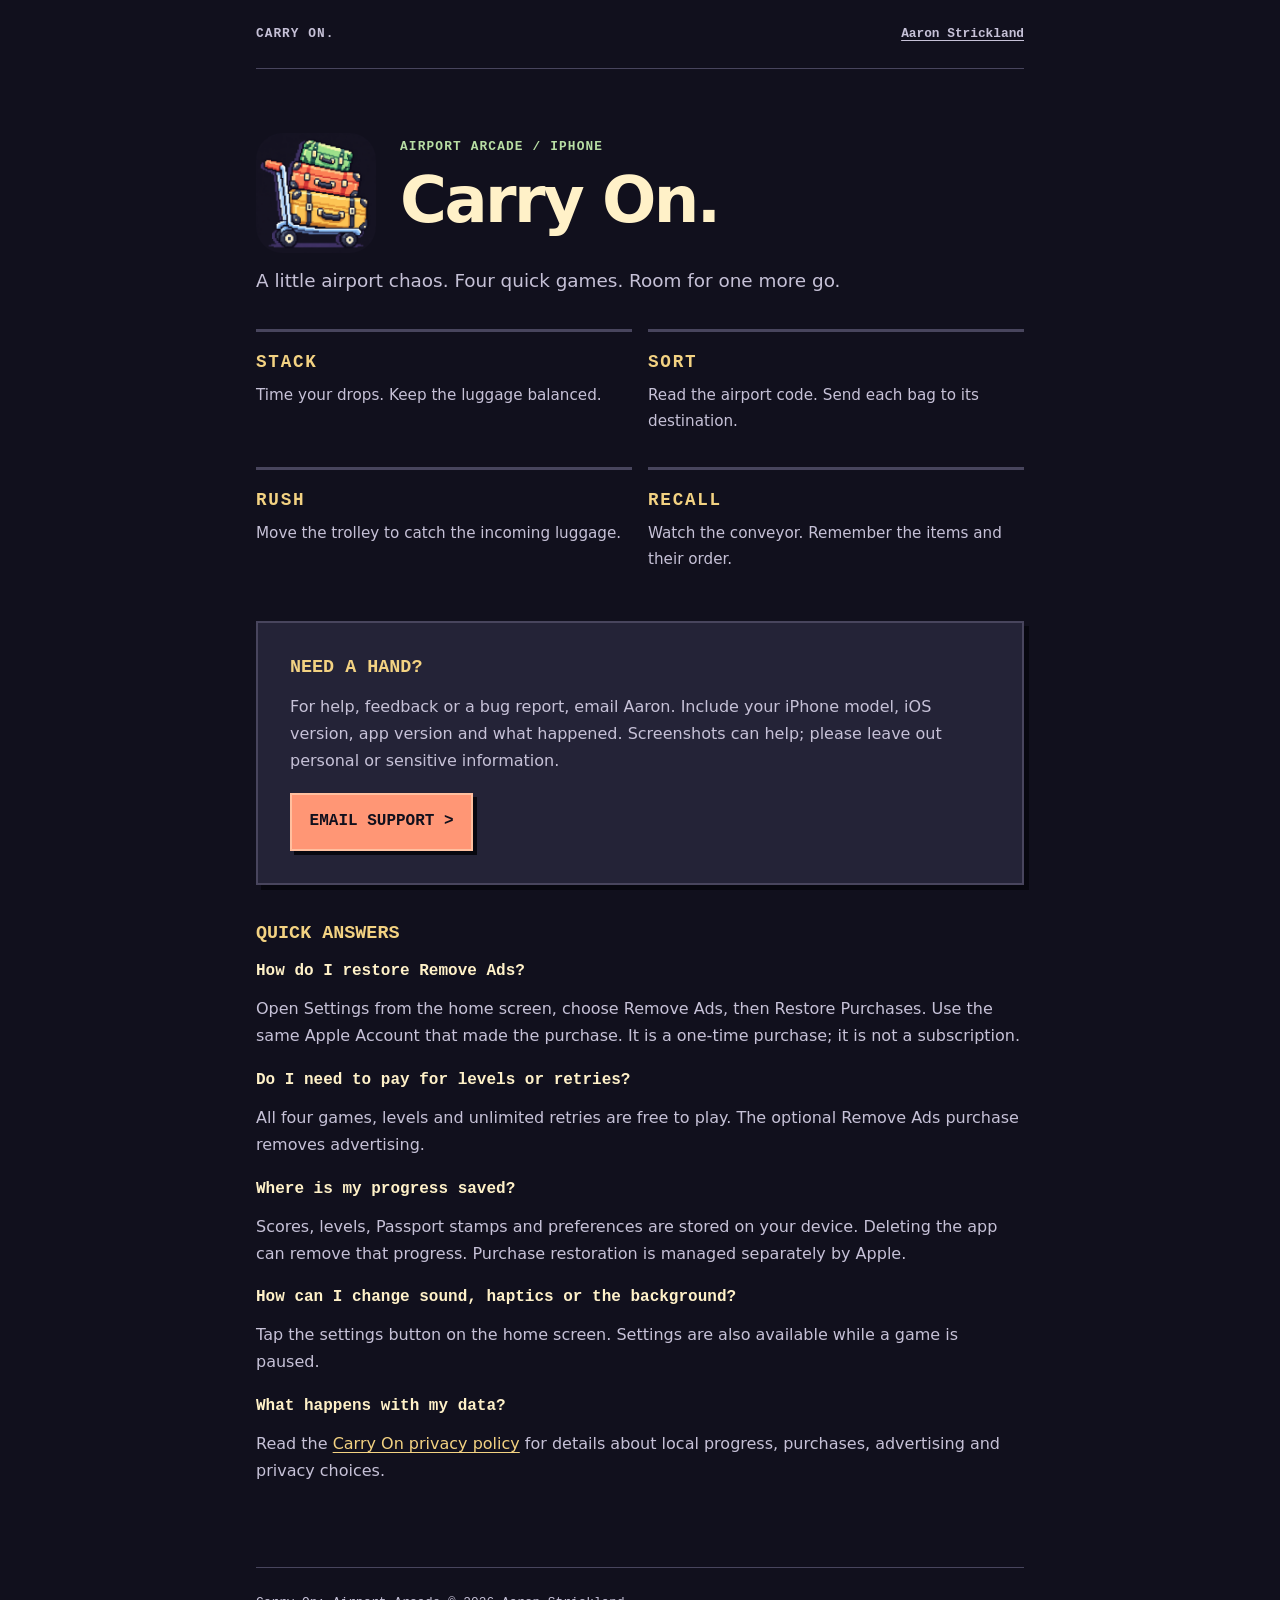
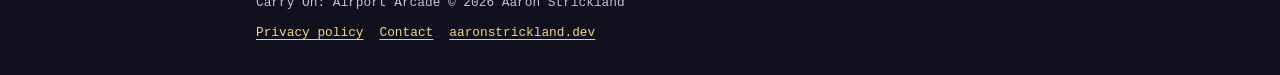
==== carry-on/index.html @ 4c35fac1 "Add Carry On support, privacy policy and ad verification" ====
<!doctype html>
<html lang="en-GB">
<head>
  <meta charset="utf-8">
  <meta name="viewport" content="width=device-width, initial-scale=1">
  <meta name="description" content="Carry On: Airport Arcade. Support and privacy information for Stack, Sort, Rush and Recall on iPhone.">
  <meta name="theme-color" content="#11101d">
  <title>Carry On: Airport Arcade — Support</title>
  <link rel="canonical" href="https://aaronstrickland.dev/carry-on/">
  <link rel="icon" href="/carry-on/icon.png" type="image/png">
  <link rel="stylesheet" href="/carry-on/site.css">
</head>
<body>
  <header class="topbar wrap">
    <a class="brand" href="/carry-on/">CARRY ON.</a>
    <a href="/">Aaron Strickland</a>
  </header>
  <main class="wrap">
    <div class="hero">
      <img class="app-icon" src="/carry-on/icon.png" width="120" height="120" alt="Carry On app icon">
      <div>
        <div class="eyebrow">AIRPORT ARCADE / IPHONE</div>
        <h1>Carry On.</h1>
      </div>
    </div>
    <p class="intro">A little airport chaos. Four quick games. Room for one more go.</p>
    <div class="modes" aria-label="Game modes">
      <div class="mode"><div class="mode-name">STACK</div><p>Time your drops. Keep the luggage balanced.</p></div>
      <div class="mode"><div class="mode-name">SORT</div><p>Read the airport code. Send each bag to its destination.</p></div>
      <div class="mode"><div class="mode-name">RUSH</div><p>Move the trolley to catch the incoming luggage.</p></div>
      <div class="mode"><div class="mode-name">RECALL</div><p>Watch the conveyor. Remember the items and their order.</p></div>
    </div>
    <section class="panel" aria-labelledby="support">
      <h2 id="support">NEED A HAND?</h2>
      <p>For help, feedback or a bug report, email Aaron. Include your iPhone model, iOS version, app version and what happened. Screenshots can help; please leave out personal or sensitive information.</p>
      <a class="button" href="mailto:aaron.strickland@icloud.com?subject=Carry%20On%20support">EMAIL SUPPORT &gt;</a>
    </section>
    <section aria-labelledby="help">
      <h2 id="help">QUICK ANSWERS</h2>
      <h3>How do I restore Remove Ads?</h3>
      <p>Open Settings from the home screen, choose Remove Ads, then Restore Purchases. Use the same Apple Account that made the purchase. It is a one-time purchase; it is not a subscription.</p>
      <h3>Do I need to pay for levels or retries?</h3>
      <p>All four games, levels and unlimited retries are free to play. The optional Remove Ads purchase removes advertising.</p>
      <h3>Where is my progress saved?</h3>
      <p>Scores, levels, Passport stamps and preferences are stored on your device. Deleting the app can remove that progress. Purchase restoration is managed separately by Apple.</p>
      <h3>How can I change sound, haptics or the background?</h3>
      <p>Tap the settings button on the home screen. Settings are also available while a game is paused.</p>
      <h3>What happens with my data?</h3>
      <p>Read the <a href="/carry-on/privacy/">Carry On privacy policy</a> for details about local progress, purchases, advertising and privacy choices.</p>
    </section>
  </main>
  <footer class="footer wrap">
    <p>Carry On: Airport Arcade &copy; 2026 Aaron Strickland</p>
    <nav class="footer-links" aria-label="Footer"><a href="/carry-on/privacy/">Privacy policy</a><a href="mailto:aaron.strickland@icloud.com">Contact</a><a href="/">aaronstrickland.dev</a></nav>
  </footer>
</body>
</html>
---- carry-on/site.css ----
:root {
  color-scheme: dark;
  --night: #11101d;
  --panel: #242337;
  --edge: #48455d;
  --cream: #fff1c8;
  --muted: #c6c1d7;
  --coral: #ff9675;
  --gold: #f3d282;
  --mint: #b8dea4;
}
* { box-sizing: border-box; }
body {
  margin: 0;
  background: var(--night);
  color: var(--cream);
  font: 1rem/1.7 system-ui, -apple-system, BlinkMacSystemFont, sans-serif;
}
a { color: var(--gold); text-underline-offset: .2em; }
a:hover { color: var(--cream); }
a:focus-visible { outline: 3px solid var(--mint); outline-offset: 5px; }
.wrap { width: min(100% - 2.5rem, 48rem); margin-inline: auto; }
.topbar {
  display: flex;
  justify-content: space-between;
  flex-wrap: wrap;
  gap: .5rem 1.5rem;
  padding-block: 1.5rem;
  border-bottom: 1px solid var(--edge);
  font: 700 .8rem/1.6 ui-monospace, SFMono-Regular, Menlo, monospace;
}
.topbar a { color: var(--muted); }
.brand { text-decoration: none; letter-spacing: .08em; }
main { padding-block: clamp(2rem, 7vw, 4rem); }
.eyebrow, h2, h3, .button, .mode-name, .footer {
  font-family: ui-monospace, SFMono-Regular, Menlo, monospace;
}
.eyebrow { color: var(--mint); font-size: .8rem; font-weight: 700; letter-spacing: .09em; }
h1 { font-size: clamp(2.25rem, 8vw, 4rem); line-height: 1.08; letter-spacing: -.04em; margin: .75rem 0 1rem; }
h2 { font-size: 1.15rem; line-height: 1.4; margin: 2.25rem 0 .75rem; color: var(--gold); }
h3 { font-size: 1rem; line-height: 1.5; margin: 0 0 .6rem; }
p, li { color: var(--muted); }
p { margin-block: .75rem 1.15rem; }
li { margin-block: .45rem; }
.hero { display: flex; align-items: center; gap: 1.5rem; }
.app-icon { width: clamp(5rem, 20vw, 7.5rem); height: auto; border-radius: 22%; flex-shrink: 0; }
.hero h1 { margin-top: .5rem; }
.intro { font-size: 1.15rem; max-width: 38rem; }
.panel {
  background: var(--panel);
  border: 2px solid var(--edge);
  box-shadow: 5px 5px 0 #07070f;
  padding: clamp(1.25rem, 4vw, 2rem);
  margin-block: 1.75rem;
}
.panel h2:first-child { margin-top: 0; }
.panel p:last-child { margin-bottom: 0; }
.modes { display: grid; grid-template-columns: repeat(2, minmax(0, 1fr)); gap: 1rem; margin-block: 2rem; }
.mode { border-top: 3px solid var(--edge); padding: 1rem 0; }
.mode-name { color: var(--gold); font-size: 1.1rem; font-weight: 800; letter-spacing: .1em; }
.mode p { margin: .35rem 0 0; font-size: .95rem; }
.button {
  display: inline-block;
  padding: .85rem 1.1rem;
  background: var(--coral);
  color: var(--night);
  border: 2px solid #ffbf9f;
  box-shadow: 4px 4px 0 #080810;
  text-decoration: none;
  font-weight: 800;
}
.button:hover { background: #ffb092; color: var(--night); }
.updated { font-size: .9rem; }
.policy h1 { font-size: clamp(2.1rem, 7vw, 3.3rem); }
.summary { border-left: 3px solid var(--mint); padding-left: 1rem; }
.footer { border-top: 1px solid var(--edge); padding-block: 1.5rem 2rem; color: var(--muted); font-size: .8rem; }
.footer p { margin: 0 0 .5rem; }
.footer-links { display: flex; gap: 1rem; flex-wrap: wrap; }
@media (max-width: 420px) {
  .hero { align-items: flex-start; gap: 1rem; }
  .hero .eyebrow { font-size: .65rem; }
  .modes { gap: .75rem; }
}
@media print {
  :root { --night: white; --panel: white; --edge: #bbb; --cream: #111; --muted: #333; --gold: #111; --mint: #333; }
  body { font-size: 11pt; }
  .topbar, .footer { display: none; }
  main { padding-block: 0; }
  a { color: inherit; }
}
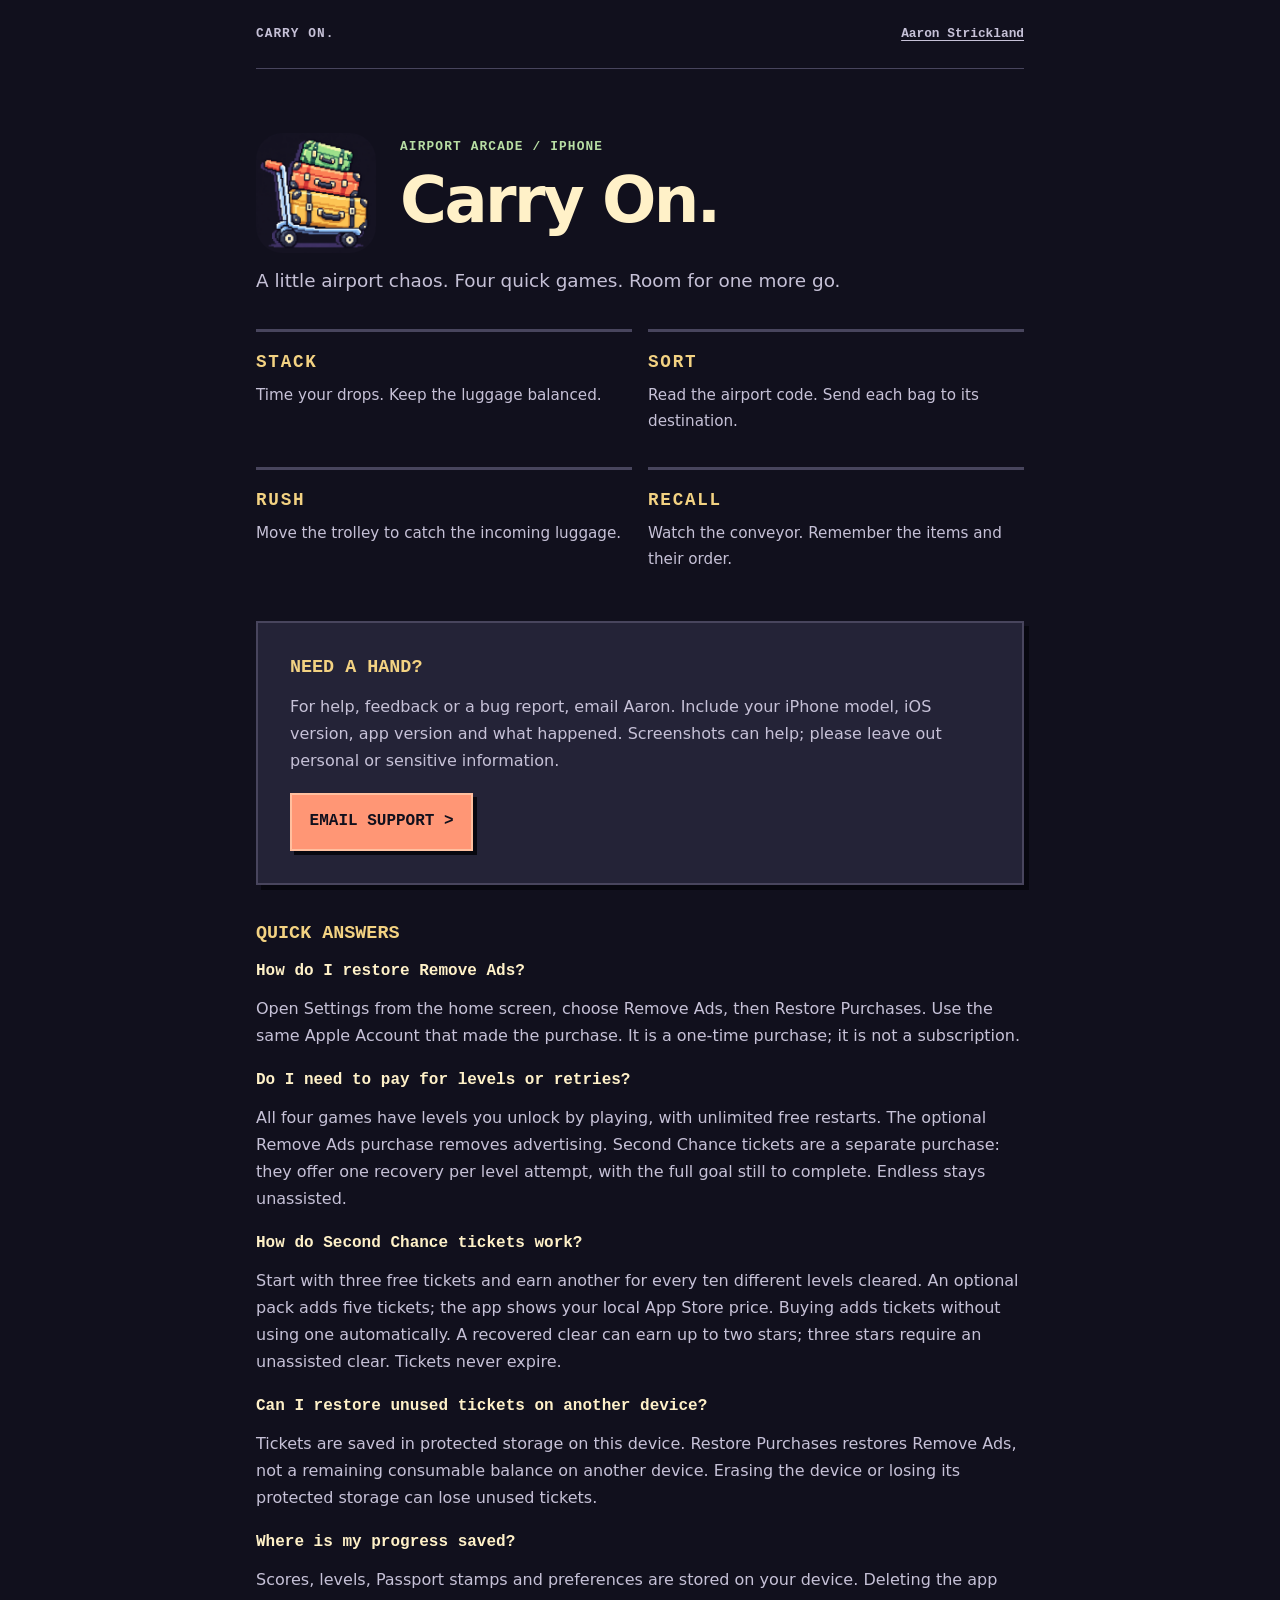
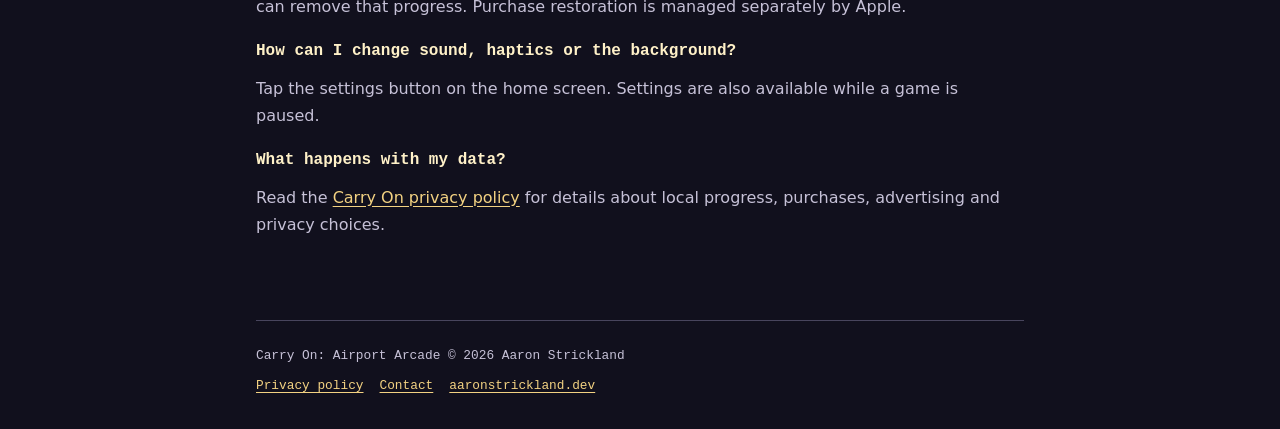
==== commit c9c08db1: "Explain free level unlocks and optional Second Chance tickets" ====
--- a/carry-on/index.html
+++ b/carry-on/index.html
@@ -40,7 +40,11 @@
       <h3>How do I restore Remove Ads?</h3>
       <p>Open Settings from the home screen, choose Remove Ads, then Restore Purchases. Use the same Apple Account that made the purchase. It is a one-time purchase; it is not a subscription.</p>
       <h3>Do I need to pay for levels or retries?</h3>
-      <p>All four games, levels and unlimited retries are free to play. The optional Remove Ads purchase removes advertising.</p>
+      <p>All four games have levels you unlock by playing, with unlimited free restarts. The optional Remove Ads purchase removes advertising. Second Chance tickets are a separate purchase: they offer one recovery per level attempt, with the full goal still to complete. Endless stays unassisted.</p>
+      <h3>How do Second Chance tickets work?</h3>
+      <p>Start with three free tickets and earn another for every ten different levels cleared. An optional pack adds five tickets; the app shows your local App Store price. Buying adds tickets without using one automatically. A recovered clear can earn up to two stars; three stars require an unassisted clear. Tickets never expire.</p>
+      <h3>Can I restore unused tickets on another device?</h3>
+      <p>Tickets are saved in protected storage on this device. Restore Purchases restores Remove Ads, not a remaining consumable balance on another device. Erasing the device or losing its protected storage can lose unused tickets.</p>
       <h3>Where is my progress saved?</h3>
       <p>Scores, levels, Passport stamps and preferences are stored on your device. Deleting the app can remove that progress. Purchase restoration is managed separately by Apple.</p>
       <h3>How can I change sound, haptics or the background?</h3>
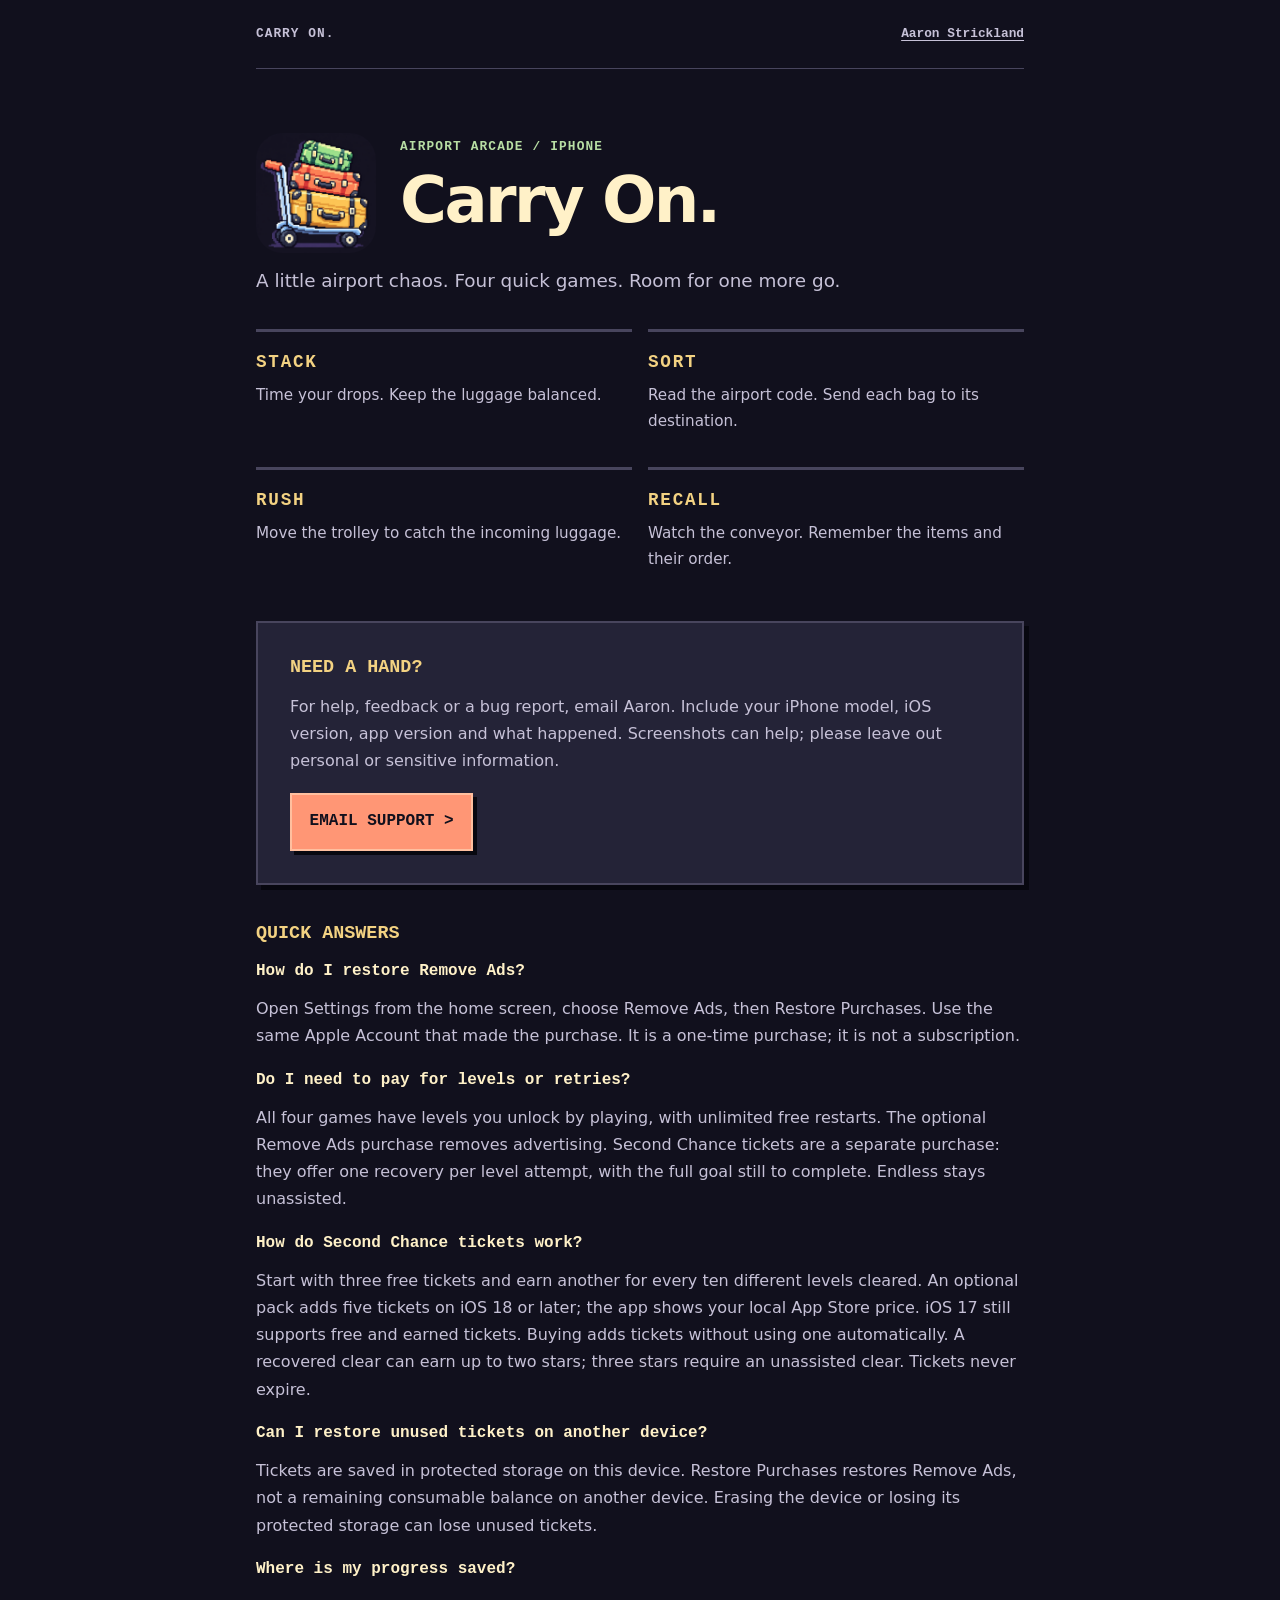
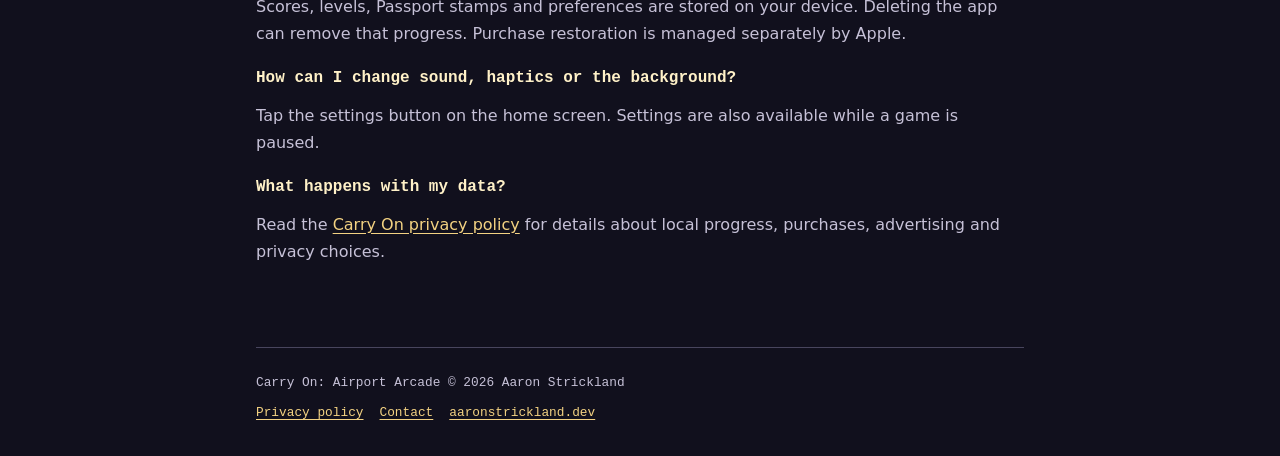
==== commit 8db5a694: "Clarify iOS compatibility for ticket packs" ====
--- a/carry-on/index.html
+++ b/carry-on/index.html
@@ -42,7 +42,7 @@
       <h3>Do I need to pay for levels or retries?</h3>
       <p>All four games have levels you unlock by playing, with unlimited free restarts. The optional Remove Ads purchase removes advertising. Second Chance tickets are a separate purchase: they offer one recovery per level attempt, with the full goal still to complete. Endless stays unassisted.</p>
       <h3>How do Second Chance tickets work?</h3>
-      <p>Start with three free tickets and earn another for every ten different levels cleared. An optional pack adds five tickets; the app shows your local App Store price. Buying adds tickets without using one automatically. A recovered clear can earn up to two stars; three stars require an unassisted clear. Tickets never expire.</p>
+      <p>Start with three free tickets and earn another for every ten different levels cleared. An optional pack adds five tickets on iOS 18 or later; the app shows your local App Store price. iOS 17 still supports free and earned tickets. Buying adds tickets without using one automatically. A recovered clear can earn up to two stars; three stars require an unassisted clear. Tickets never expire.</p>
       <h3>Can I restore unused tickets on another device?</h3>
       <p>Tickets are saved in protected storage on this device. Restore Purchases restores Remove Ads, not a remaining consumable balance on another device. Erasing the device or losing its protected storage can lose unused tickets.</p>
       <h3>Where is my progress saved?</h3>
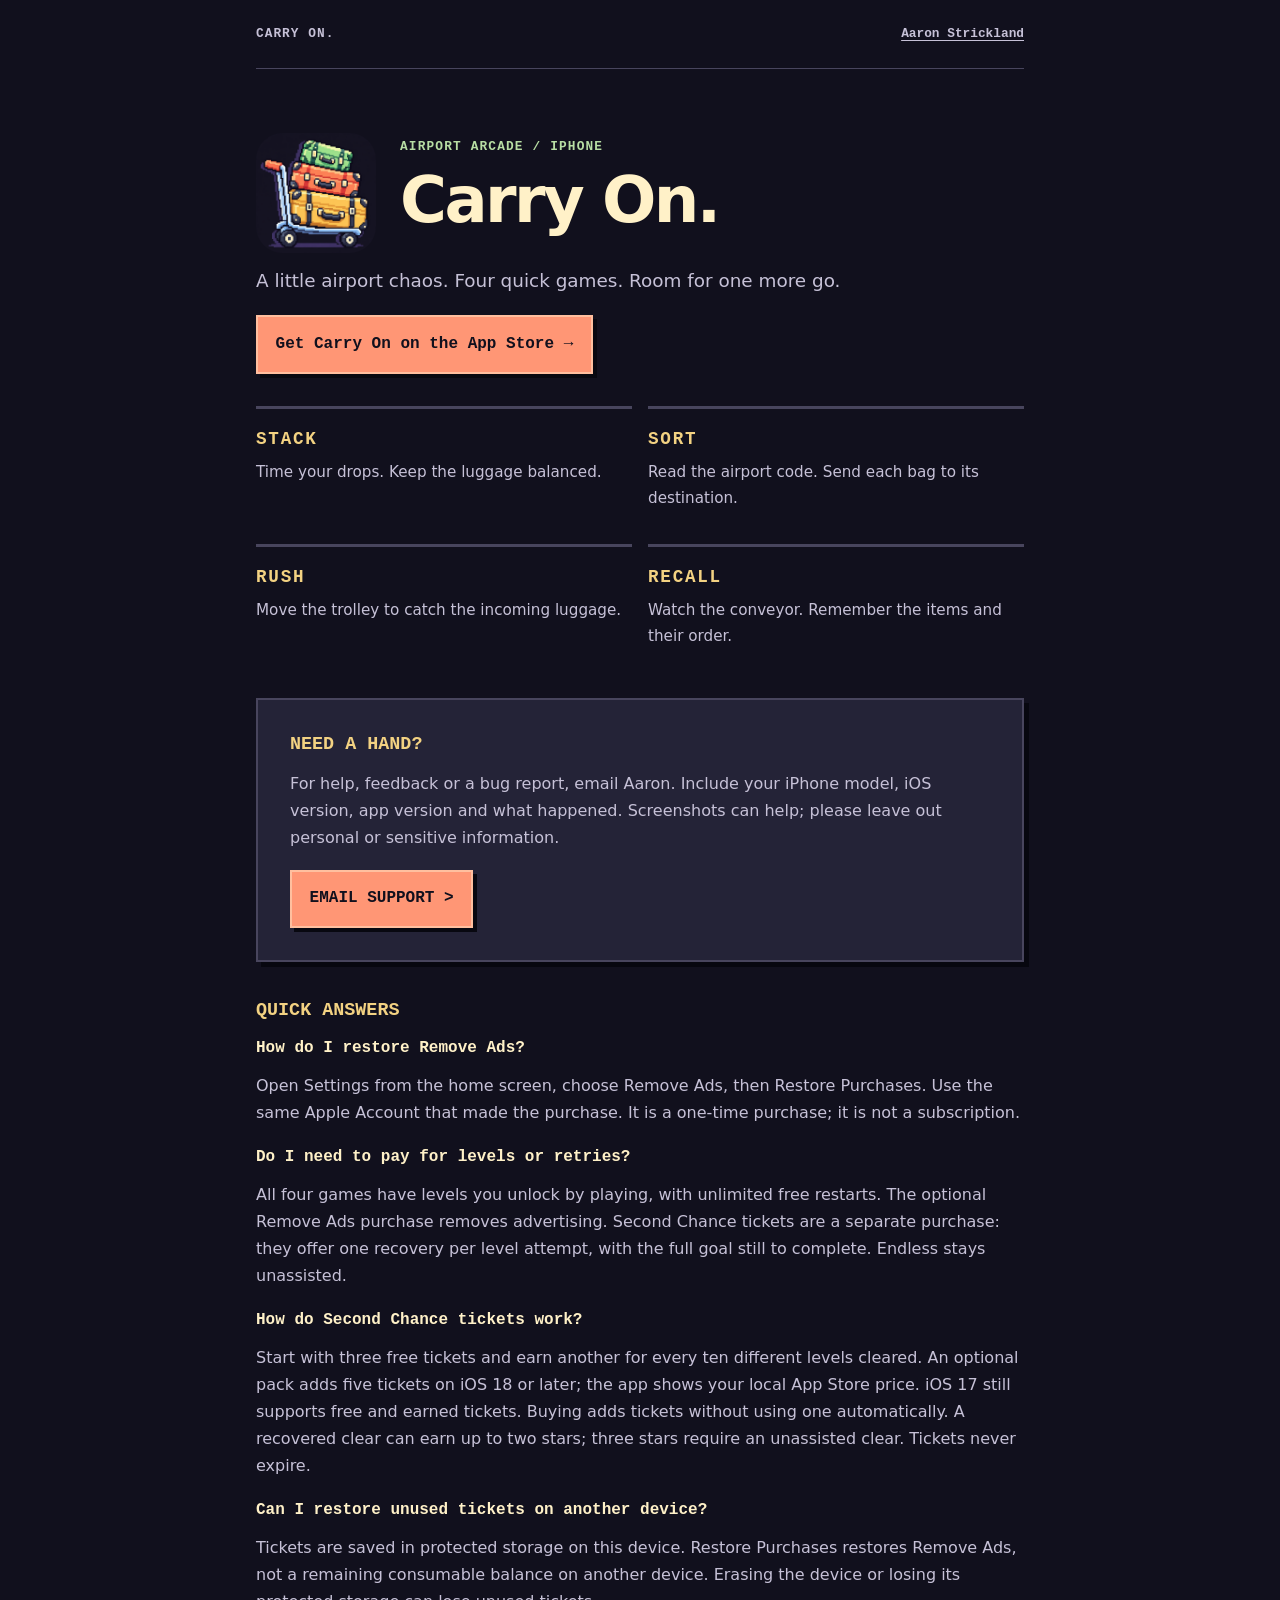
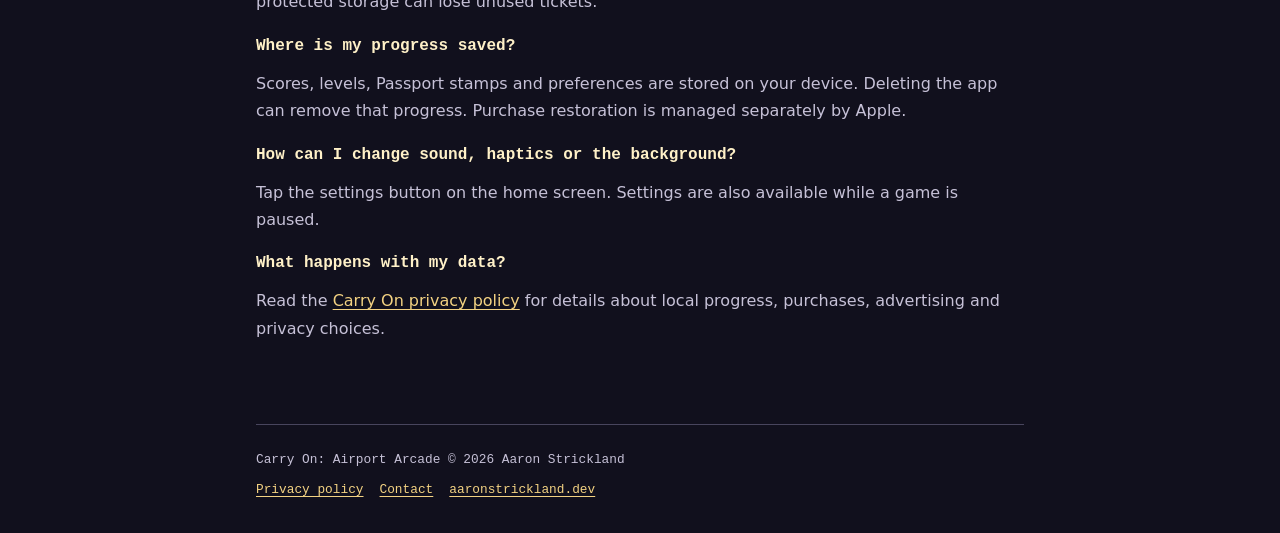
==== commit 73915c13: "Link released games from portfolio and support pages" ====
--- a/carry-on/index.html
+++ b/carry-on/index.html
@@ -24,6 +24,7 @@
       </div>
     </div>
     <p class="intro">A little airport chaos. Four quick games. Room for one more go.</p>
+    <p><a class="button" href="https://apps.apple.com/app/id6824593937">Get Carry On on the App Store →</a></p>
     <div class="modes" aria-label="Game modes">
       <div class="mode"><div class="mode-name">STACK</div><p>Time your drops. Keep the luggage balanced.</p></div>
       <div class="mode"><div class="mode-name">SORT</div><p>Read the airport code. Send each bag to its destination.</p></div>
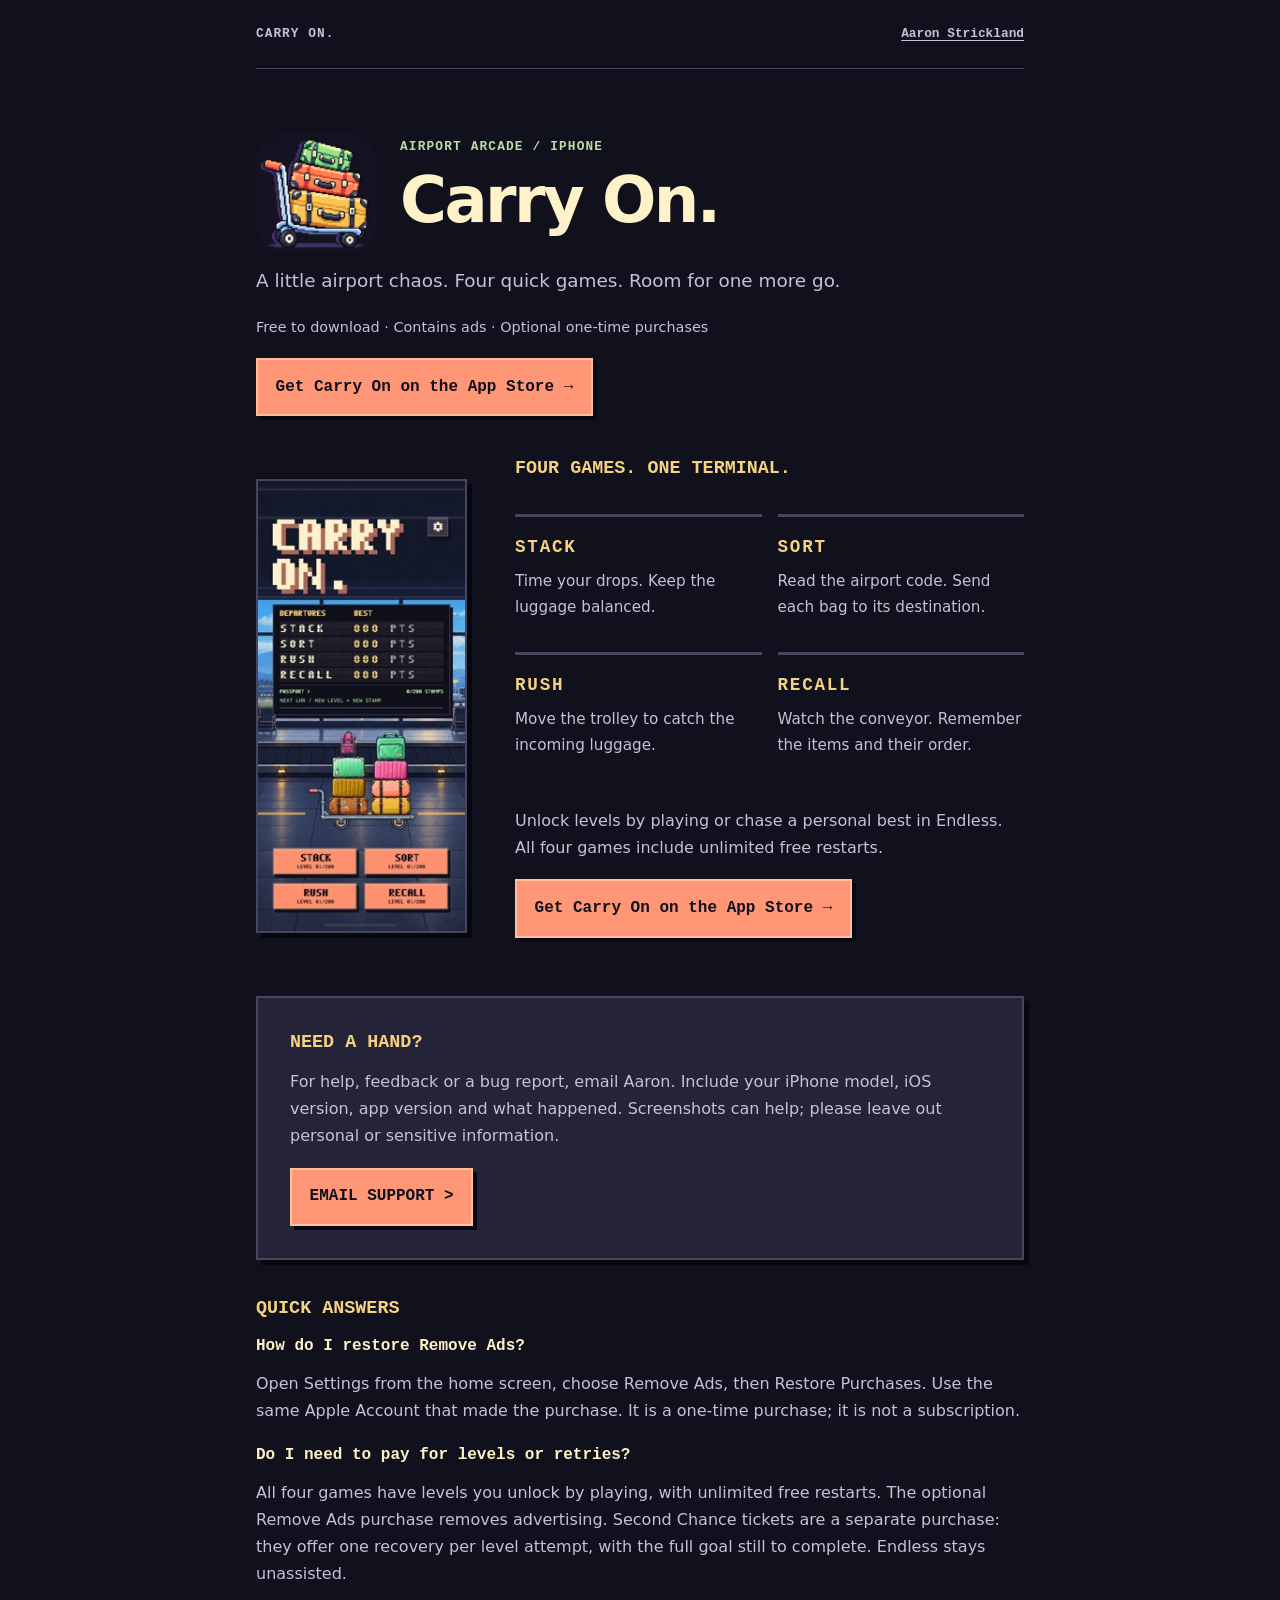
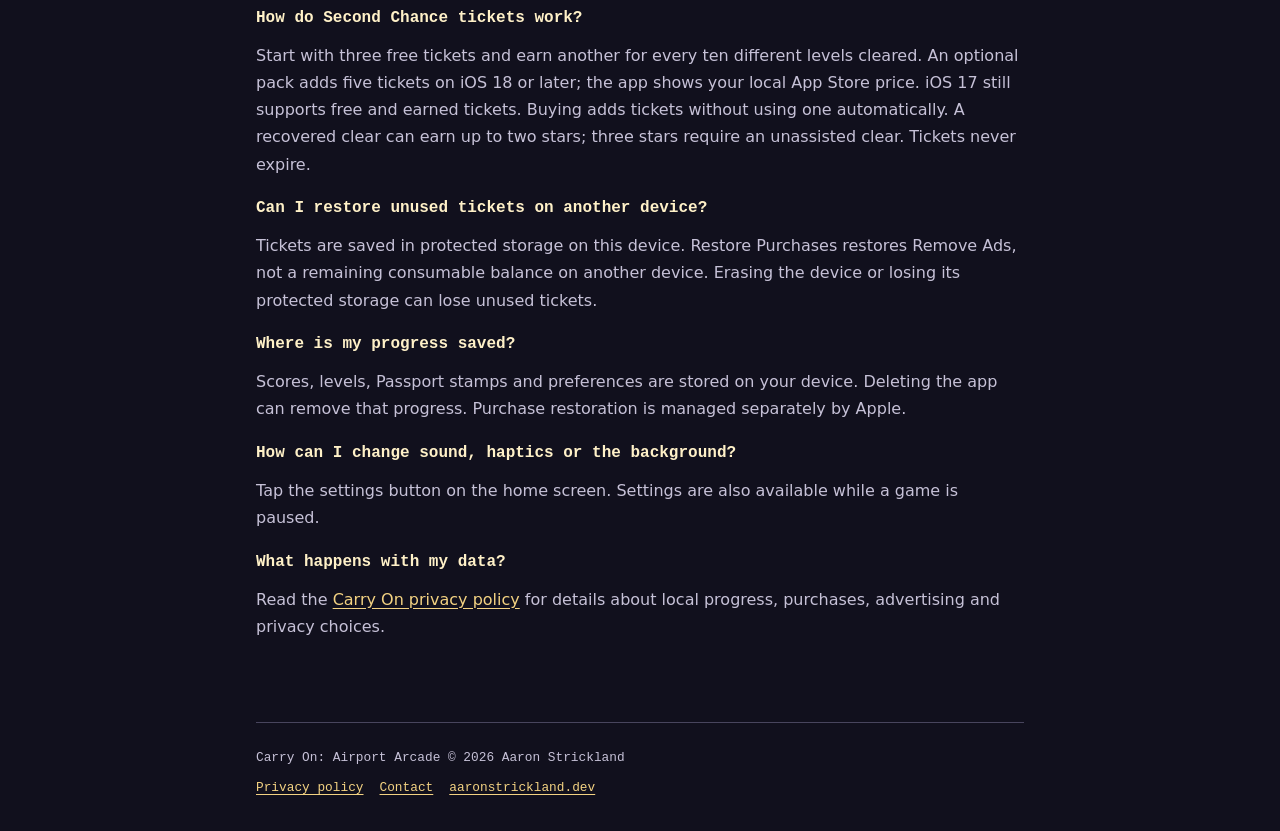
==== commit 9029a1ba: "Show Carry On gameplay on its app page" ====
--- a/carry-on/index.html
+++ b/carry-on/index.html
@@ -3,10 +3,16 @@
 <head>
   <meta charset="utf-8">
   <meta name="viewport" content="width=device-width, initial-scale=1">
-  <meta name="description" content="Carry On: Airport Arcade. Support and privacy information for Stack, Sort, Rush and Recall on iPhone.">
+  <meta name="description" content="Carry On: Airport Arcade brings four quick pixel-art games to iPhone. Stack, sort, catch and remember luggage in a playful airport terminal.">
   <meta name="theme-color" content="#11101d">
-  <title>Carry On: Airport Arcade — Support</title>
+  <title>Carry On: Airport Arcade — Four Quick Games for iPhone</title>
   <link rel="canonical" href="https://aaronstrickland.dev/carry-on/">
+  <meta property="og:type" content="website">
+  <meta property="og:title" content="Carry On: Airport Arcade — Four quick games">
+  <meta property="og:description" content="A little airport chaos. Four quick pixel-art games. Room for one more go.">
+  <meta property="og:url" content="https://aaronstrickland.dev/carry-on/">
+  <meta property="og:image" content="https://aaronstrickland.dev/carry-on/icon.png">
+  <meta name="twitter:card" content="summary">
   <link rel="icon" href="/carry-on/icon.png" type="image/png">
   <link rel="stylesheet" href="/carry-on/site.css">
 </head>
@@ -24,13 +30,22 @@
       </div>
     </div>
     <p class="intro">A little airport chaos. Four quick games. Room for one more go.</p>
+    <p class="offer">Free to download · Contains ads · Optional one-time purchases</p>
     <p><a class="button" href="https://apps.apple.com/app/id6824593937">Get Carry On on the App Store →</a></p>
-    <div class="modes" aria-label="Game modes">
+    <section class="arcade" aria-label="Four airport games">
+      <img src="/carry-on/gameplay.jpg" width="211" height="480" alt="Carry On's airport terminal screen showing the four game modes.">
+      <div>
+      <h2>FOUR GAMES. ONE TERMINAL.</h2>
+      <div class="modes" aria-label="Game modes">
       <div class="mode"><div class="mode-name">STACK</div><p>Time your drops. Keep the luggage balanced.</p></div>
       <div class="mode"><div class="mode-name">SORT</div><p>Read the airport code. Send each bag to its destination.</p></div>
       <div class="mode"><div class="mode-name">RUSH</div><p>Move the trolley to catch the incoming luggage.</p></div>
       <div class="mode"><div class="mode-name">RECALL</div><p>Watch the conveyor. Remember the items and their order.</p></div>
-    </div>
+      </div>
+      <p>Unlock levels by playing or chase a personal best in Endless. All four games include unlimited free restarts.</p>
+      <p><a class="button" href="https://apps.apple.com/app/id6824593937">Get Carry On on the App Store →</a></p>
+      </div>
+    </section>
     <section class="panel" aria-labelledby="support">
       <h2 id="support">NEED A HAND?</h2>
       <p>For help, feedback or a bug report, email Aaron. Include your iPhone model, iOS version, app version and what happened. Screenshots can help; please leave out personal or sensitive information.</p>
--- a/carry-on/site.css
+++ b/carry-on/site.css
@@ -46,6 +46,10 @@
 .app-icon { width: clamp(5rem, 20vw, 7.5rem); height: auto; border-radius: 22%; flex-shrink: 0; }
 .hero h1 { margin-top: .5rem; }
 .intro { font-size: 1.15rem; max-width: 38rem; }
+.offer { font-size: .9rem; }
+.arcade { display: grid; grid-template-columns: 211px minmax(0, 1fr); gap: clamp(1.5rem, 5vw, 3rem); align-items: center; margin-block: 2.5rem; }
+.arcade img { display: block; width: 100%; height: auto; border: 2px solid var(--edge); box-shadow: 5px 5px 0 #07070f; }
+.arcade h2 { margin-top: 0; }
 .panel {
   background: var(--panel);
   border: 2px solid var(--edge);
@@ -81,6 +85,10 @@
   .hero .eyebrow { font-size: .65rem; }
   .modes { gap: .75rem; }
 }
+@media (max-width: 560px) {
+  .arcade { grid-template-columns: 1fr; }
+  .arcade img { width: min(100%, 211px); justify-self: center; }
+}
 @media print {
   :root { --night: white; --panel: white; --edge: #bbb; --cream: #111; --muted: #333; --gold: #111; --mint: #333; }
   body { font-size: 11pt; }
